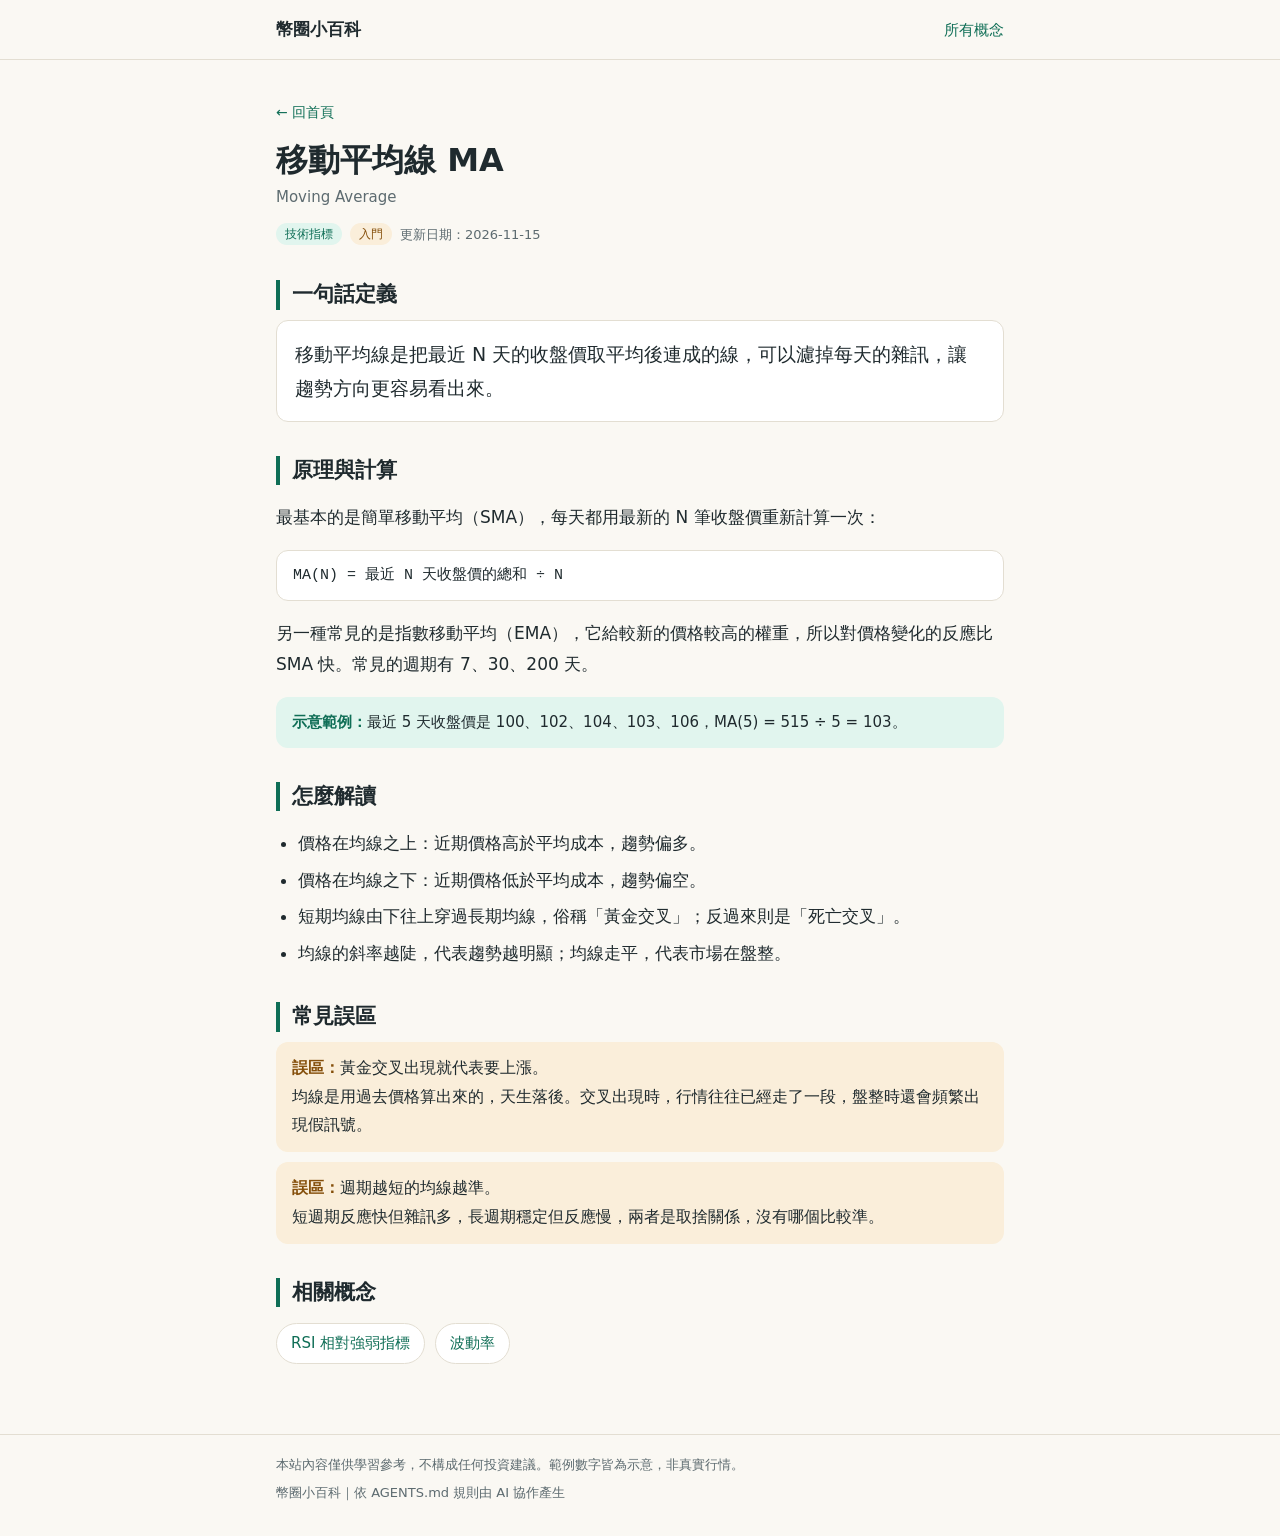
==== concepts/moving-average.html @ d58daf92 "Add files via upload" ====
<!DOCTYPE html>
<html lang="zh-Hant">
<head>
  <meta charset="utf-8">
  <meta name="viewport" content="width=device-width, initial-scale=1">
  <title>移動平均線 MA｜幣圈小百科</title>
  <meta name="description" content="把最近 N 天的收盤價取平均，連成一條比較平滑的線，用來看趨勢方向。">
  <link rel="stylesheet" href="../assets/style.css">
</head>
<body>
  <header class="site-header">
    <div class="wrap">
      <a class="site-name" href="../index.html">幣圈小百科</a>
      <nav class="site-nav"><a href="../index.html">所有概念</a></nav>
    </div>
  </header>

  <main class="wrap concept">
    <a class="back" href="../index.html">← 回首頁</a>
    <h1>移動平均線 MA</h1>
    <p class="en">Moving Average</p>
    <div class="meta">
      <span class="tag">技術指標</span>
      <span class="tag level">入門</span>
      <span>更新日期：2026-11-15</span>
    </div>

    <section id="definition">
      <h2>一句話定義</h2>
      <p class="lead">移動平均線是把最近 N 天的收盤價取平均後連成的線，可以濾掉每天的雜訊，讓趨勢方向更容易看出來。</p>
    </section>

    <section id="how">
      <h2>原理與計算</h2>
      <p>最基本的是簡單移動平均（SMA），每天都用最新的 N 筆收盤價重新計算一次：</p>
      <div class="formula">MA(N) = 最近 N 天收盤價的總和 ÷ N</div>
      <p>另一種常見的是指數移動平均（EMA），它給較新的價格較高的權重，所以對價格變化的反應比 SMA 快。常見的週期有 7、30、200 天。</p>
      <div class="example"><strong>示意範例：</strong>最近 5 天收盤價是 100、102、104、103、106，MA(5) = 515 ÷ 5 = 103。</div>
    </section>

    <section id="read">
      <h2>怎麼解讀</h2>
      <ul>
        <li>價格在均線之上：近期價格高於平均成本，趨勢偏多。</li>
        <li>價格在均線之下：近期價格低於平均成本，趨勢偏空。</li>
        <li>短期均線由下往上穿過長期均線，俗稱「黃金交叉」；反過來則是「死亡交叉」。</li>
        <li>均線的斜率越陡，代表趨勢越明顯；均線走平，代表市場在盤整。</li>
      </ul>
    </section>

    <section id="mistakes">
      <h2>常見誤區</h2>
      <div class="myth"><strong>誤區：</strong>黃金交叉出現就代表要上漲。<br>均線是用過去價格算出來的，天生落後。交叉出現時，行情往往已經走了一段，盤整時還會頻繁出現假訊號。</div>
      <div class="myth"><strong>誤區：</strong>週期越短的均線越準。<br>短週期反應快但雜訊多，長週期穩定但反應慢，兩者是取捨關係，沒有哪個比較準。</div>
    </section>

    <section id="related">
      <h2>相關概念</h2>
      <ul class="related">
        <li><a href="rsi.html">RSI 相對強弱指標</a></li>
        <li><a href="volatility.html">波動率</a></li>
      </ul>
    </section>
  </main>

  <footer class="site-footer">
    <div class="wrap">
      <p>本站內容僅供學習參考，不構成任何投資建議。範例數字皆為示意，非真實行情。</p>
      <p>幣圈小百科｜依 AGENTS.md 規則由 AI 協作產生</p>
    </div>
  </footer>
</body>
</html>
---- assets/style.css ----
/* 全站唯一的樣式檔。顏色、字型、間距一律用下方變數，不要在頁面裡寫 inline style。 */
:root {
  --bg: #faf8f3;
  --surface: #ffffff;
  --text: #1f2a2e;
  --muted: #5d6b70;
  --line: #e3ded2;
  --accent: #0f6e56;
  --accent-soft: #e1f5ee;
  --warn: #854f0b;
  --warn-soft: #faeeda;
  --radius: 12px;
  --width: 760px;
  --font: "Noto Sans TC", "PingFang TC", "Microsoft JhengHei", system-ui, sans-serif;
  --mono: ui-monospace, "SF Mono", Menlo, Consolas, monospace;
}
@media (prefers-color-scheme: dark) {
  :root {
    --bg: #14191b;
    --surface: #1c2326;
    --text: #e8ece9;
    --muted: #9aa7a8;
    --line: #2e383b;
    --accent: #5dcaa5;
    --accent-soft: #0f3a30;
    --warn: #fac775;
    --warn-soft: #3a2a0c;
  }
}
* { box-sizing: border-box; }
body {
  margin: 0;
  background: var(--bg);
  color: var(--text);
  font-family: var(--font);
  font-size: 17px;
  line-height: 1.8;
}
a { color: var(--accent); }
.wrap { max-width: var(--width); margin: 0 auto; padding: 0 16px; }

/* 頁首 */
.site-header { border-bottom: 1px solid var(--line); }
.site-header .wrap { display: flex; justify-content: space-between; align-items: center; padding-top: 14px; padding-bottom: 14px; }
.site-name { font-weight: 700; text-decoration: none; color: var(--text); }
.site-nav a { margin-left: 16px; font-size: 15px; text-decoration: none; }

/* 首頁 */
.hero { padding: 48px 0 16px; }
.hero h1 { font-size: 34px; line-height: 1.3; margin: 0 0 12px; }
.hero p { color: var(--muted); margin: 0; max-width: 34em; }
.category { margin-top: 40px; }
.category h2 { font-size: 20px; margin: 0 0 4px; }
.category > p { color: var(--muted); font-size: 15px; margin: 0 0 16px; }
.cards { display: grid; grid-template-columns: repeat(auto-fill, minmax(220px, 1fr)); gap: 14px; }
.card {
  display: block;
  background: var(--surface);
  border: 1px solid var(--line);
  border-radius: var(--radius);
  padding: 16px 18px;
  text-decoration: none;
  color: var(--text);
}
.card:hover { border-color: var(--accent); }
.card h3 { margin: 8px 0 4px; font-size: 18px; }
.card p { margin: 0; font-size: 14px; line-height: 1.6; color: var(--muted); }

/* 標籤 */
.tag {
  display: inline-block;
  font-size: 12px;
  line-height: 1;
  padding: 5px 9px;
  border-radius: 999px;
  background: var(--accent-soft);
  color: var(--accent);
}
.tag.level { background: var(--warn-soft); color: var(--warn); }

/* 概念頁 */
.concept { padding-top: 36px; padding-bottom: 8px; }
.concept .back { font-size: 14px; text-decoration: none; }
.concept h1 { font-size: 32px; line-height: 1.3; margin: 14px 0 2px; }
.concept .en { color: var(--muted); font-size: 15px; margin: 0 0 12px; }
.concept .meta { display: flex; flex-wrap: wrap; gap: 8px; align-items: center; font-size: 13px; color: var(--muted); }
.concept section { margin-top: 34px; }
.concept h2 { font-size: 21px; margin: 0 0 10px; padding-left: 12px; border-left: 4px solid var(--accent); line-height: 1.4; }
.concept .lead { font-size: 19px; background: var(--surface); border: 1px solid var(--line); border-radius: var(--radius); padding: 16px 18px; margin: 0; }
.concept ul, .concept ol { padding-left: 1.3em; }
.concept li { margin: 6px 0; }
.formula {
  font-family: var(--mono);
  font-size: 15px;
  background: var(--surface);
  border: 1px solid var(--line);
  border-radius: var(--radius);
  padding: 12px 16px;
  overflow-x: auto;
  white-space: pre;
  line-height: 1.7;
}
.example { background: var(--accent-soft); border-radius: var(--radius); padding: 12px 16px; font-size: 15px; }
.example strong { color: var(--accent); }
.myth { background: var(--warn-soft); border-radius: var(--radius); padding: 12px 16px; margin: 10px 0; font-size: 16px; }
.myth strong { color: var(--warn); }
.related { display: flex; flex-wrap: wrap; gap: 10px; list-style: none; padding: 0 !important; margin: 0; }
.related a { display: inline-block; padding: 6px 14px; border: 1px solid var(--line); border-radius: 999px; background: var(--surface); text-decoration: none; font-size: 15px; }
.related a:hover { border-color: var(--accent); }

/* 頁尾 */
.site-footer { margin-top: 56px; border-top: 1px solid var(--line); color: var(--muted); font-size: 13px; }
.site-footer .wrap { padding-top: 18px; padding-bottom: 28px; }
.site-footer p { margin: 0 0 4px; }

@media (max-width: 520px) {
  body { font-size: 16px; }
  .hero h1, .concept h1 { font-size: 27px; }
}
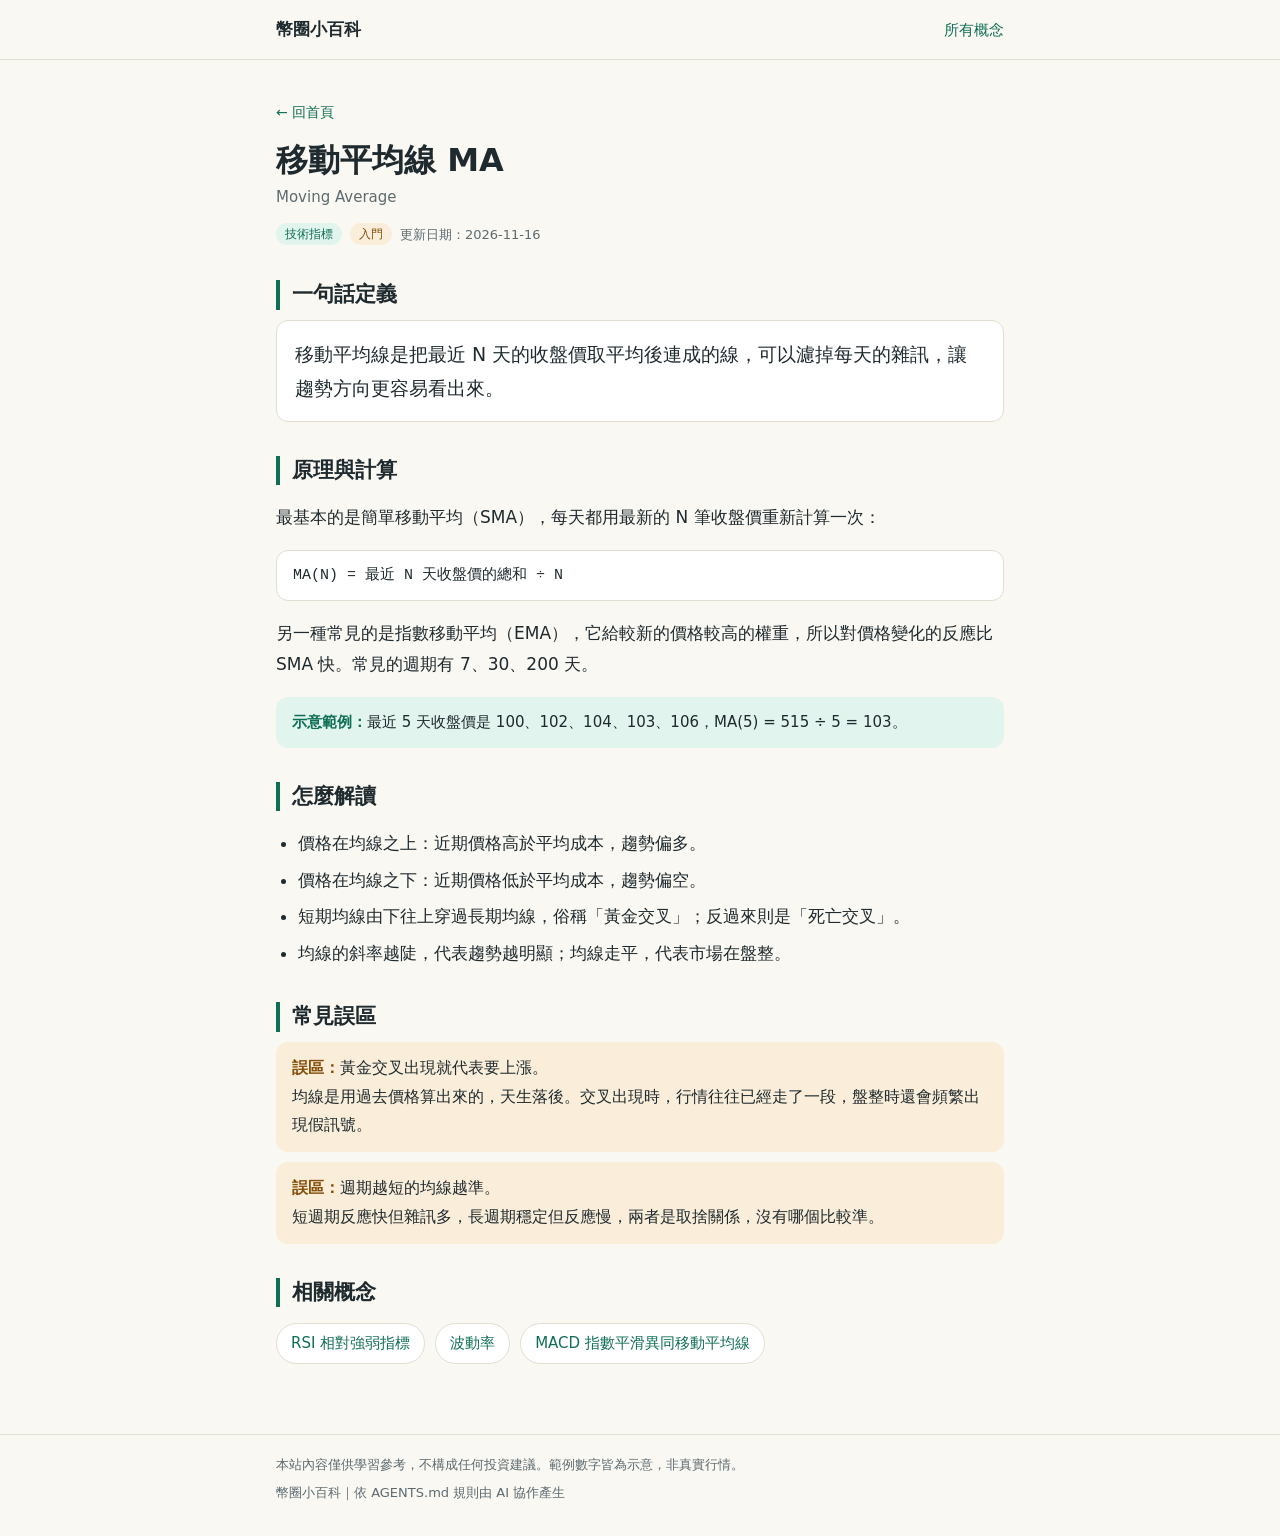
==== commit 79d54c27: "新增 MACD 概念頁" ====
--- a/concepts/moving-average.html
+++ b/concepts/moving-average.html
@@ -22,7 +22,7 @@
     <div class="meta">
       <span class="tag">技術指標</span>
       <span class="tag level">入門</span>
-      <span>更新日期：2026-11-15</span>
+      <span>更新日期：2026-11-16</span>
     </div>
 
     <section id="definition">
@@ -59,6 +59,7 @@
       <ul class="related">
         <li><a href="rsi.html">RSI 相對強弱指標</a></li>
         <li><a href="volatility.html">波動率</a></li>
+        <li><a href="macd.html">MACD 指數平滑異同移動平均線</a></li>
       </ul>
     </section>
   </main>
